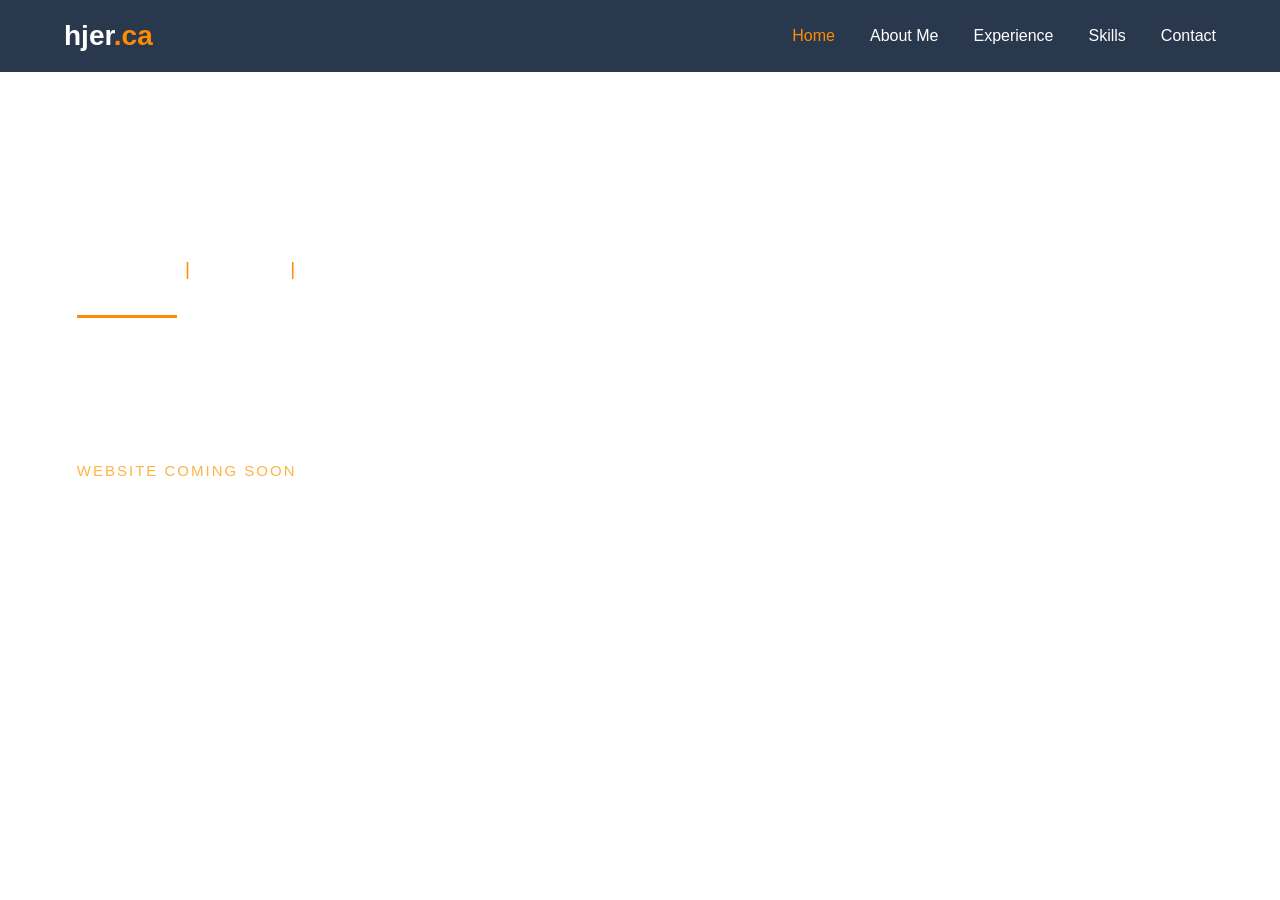
==== index.html @ 7c02bf12 "Add files via upload" ====
<head>
    <meta charset="UTF-8">
    <meta name="viewport"
          content="width=device-width, initial-scale=1.0">

    <title>Howard Jer</title>

    <meta name="description"
          content="Practical Solutions for Small and Growing Businesses">

    <meta name="author" content="Howard Jer">
    <meta name="robots" content="index, follow">

    <!-- Open Graph: Social Media -->
    <meta property="og:type" content="website">
    <meta property="og:title" content="Howard Jer">
    <meta property="og:description"
          content="Practical Solutions for Small and Growing Businesses">
    <meta property="og:url" content="https://hjer.ca/">

    <!-- Stylesheet -->
    <link rel="stylesheet" href="style.css">
</head>



<body>

    <header>
        <div class="logo">hjer<span>.ca</span></div>

        <nav>
            <a href="#" class="active">Home</a>
            <a href="#">About Me</a>
            <a href="#">Experience</a>
            <a href="#">Skills</a>
            <a href="#">Contact</a>
        </nav>
    </header>

</body>


<!-- Homepage introduction -->
<main class="hero">

    <h1>Howard Jer</h1>

    <p class="specialties">
        Accounting <span>|</span>
        Systems <span>|</span>
        Process Improvement
    </p>

    <div class="accent-line"></div>

    <p class="tagline">
        Practical Solutions for<br>
        Small and Growing Businesses
    </p>

    <p class="coming-soon">
        Website Coming Soon
    </p>

</main>
---- style.css ----
body {
    margin: 0;
    min-height: 100vh;

    background-image: url("images/homepage_background.png");
    background-size: cover;
    background-position: center;
    background-repeat: no-repeat;
}

/* Navigation bar */

header {
    display: flex;
    justify-content: space-between;
    align-items: center;

    padding: 20px 5%;
    background: rgba(5, 22, 48, 0.85);
}

/* Website logo */

.logo {
    font-family: Arial, sans-serif;
    font-size: 28px;
    font-weight: bold;
    color: white;
}

.logo span {
    color: #ff8c00;
}

/* Navigation links */

nav {
    display: flex;
    gap: 35px;
}

nav a {
    font-family: Arial, sans-serif;
    font-size: 16px;
    color: white;
    text-decoration: none;
}

nav a:hover,
nav a.active {
    color: #ff8c00;
}


/* Homepage introduction */

.hero {
    padding: 90px 6%;
    max-width: 850px;
    font-family: Arial, sans-serif;
    color: white;
}

/* Name */

.hero h1 {
    font-size: clamp(42px, 5vw, 72px);
    font-weight: 700;
    margin: 0 0 18px 0;
}

/* Areas of experience */

.specialties {
    font-size: clamp(14px, 1.5vw, 20px);
    margin: 0 0 30px 0;
    line-height: 1.6;
}

.specialties span {
    color: #ff8c00;
    padding: 0 8px;
}

/* Orange dividing line */

.accent-line {
    width: 100px;
    height: 3px;
    background: #ff8c00;
    margin-bottom: 30px;
}

/* Main message */

.tagline {
    font-size: clamp(22px, 2.5vw, 34px);
    font-weight: 400;
    line-height: 1.4;
    margin: 0 0 25px 0;
}

/* Coming soon message */

.coming-soon {
    font-size: 15px;
    color: #ffb347;
    letter-spacing: 2px;
    text-transform: uppercase;
}
/* Background for all secondary pages */

body.inner-page {
    background-color: #061a33;
    background-image: url("images/otherpage_background.png");
    background-position: bottom right;
    background-size: cover;
    background-attachment: fixed;
}


/* Secondary page content */

.page-content {
    padding: 60px 6%;
    max-width: 1300px;
    font-family: Arial, sans-serif;
    color: white;
}

.page-content h1 {
    font-size: clamp(36px, 4vw, 56px);
    font-weight: 700;
    margin: 0 0 20px 0;
}

.page-content p {
    font-size: clamp(16px, 1.5vw, 22px);
    line-height: 1.6;
    margin: 0 0 25px 0;
}


/* Personal philosophy */

.philosophy {
    border-left: 4px solid #ff8c00;
    padding: 10px 25px;
    margin: 35px 0;

    color: #ffb347;
    font-size: clamp(22px, 2.5vw, 32px);
    font-weight: bold;
    font-style: italic;
    line-height: 1.4;
}
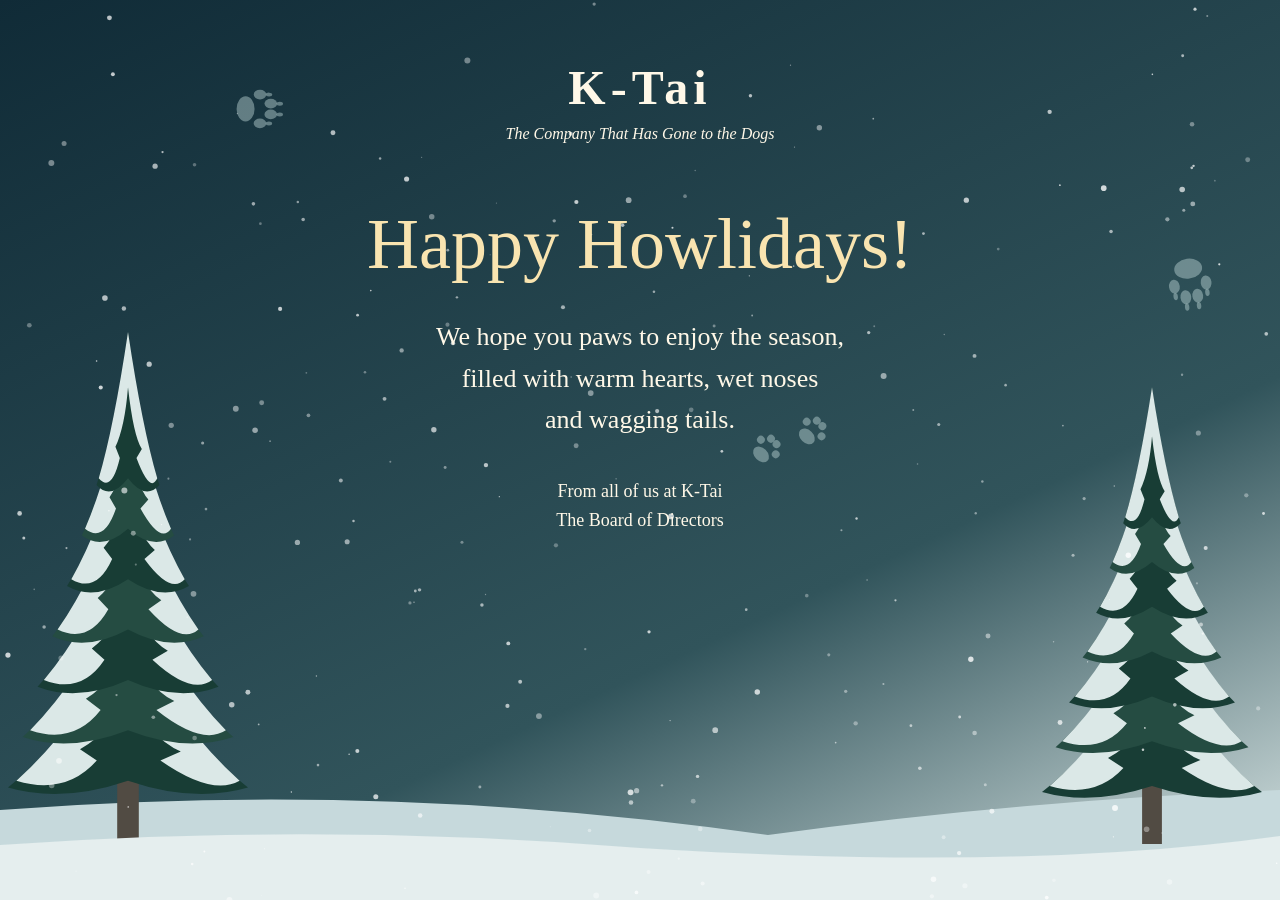
==== commit 3702e1fe: "Add files via upload" ====
--- a/index.html
+++ b/index.html
@@ -1,67 +1,44 @@
+<!DOCTYPE html>
+<html lang="en">
 
 <head>
     <meta charset="UTF-8">
-    <meta name="viewport"
-          content="width=device-width, initial-scale=1.0">
+    <meta name="viewport" content="width=device-width, initial-scale=1.0">
 
-    <title>Howard Jer</title>
+    <title>Seasonal Greetings from K-Tai</title>
 
-    <meta name="description"
-          content="Practical Solutions for Small and Growing Businesses">
-
-    <meta name="author" content="Howard Jer">
-    <meta name="robots" content="index, follow">
-
-    <!-- Open Graph: Social Media -->
-    <meta property="og:type" content="website">
-    <meta property="og:title" content="Howard Jer">
-    <meta property="og:description"
-          content="Practical Solutions for Small and Growing Businesses">
-    <meta property="og:url" content="https://hjer.ca/">
-
-    <!-- Stylesheet -->
     <link rel="stylesheet" href="style.css">
+    <script src="script.js" defer></script>
 </head>
-
-
 
 <body>
 
-    <header>
-        <div class="logo">hjer<span>.ca</span></div>
+    <canvas id="winter-scene"></canvas>
 
-        <nav>
-            <a href="#" class="active">Home</a>
-            <a href="#">About Me</a>
-            <a href="#">Experience</a>
-            <a href="#">Skills</a>
-            <a href="#">Contact</a>
-        </nav>
-    </header>
+    <main class="greeting">
+
+        <header class="company">
+            <h1>K-Tai</h1>
+            <p>The Company That Has Gone to the Dogs</p>
+        </header>
+
+        <section class="message">
+            <h2>Happy Howlidays!</h2>
+
+            <p>
+                We hope you paws to enjoy the season,<br>
+                filled with warm hearts, wet noses<br>
+                and wagging tails.
+            </p>
+        </section>
+
+        <footer class="signature">
+            <p>From all of us at K-Tai</p>
+            <p>The Board of Directors</p>
+        </footer>
+
+    </main>
 
 </body>
 
-
-<!-- Homepage introduction -->
-<main class="hero">
-
-    <h1>Howard Jer</h1>
-
-    <p class="specialties">
-        Accounting <span>|</span>
-        Systems <span>|</span>
-        Process Improvement
-    </p>
-
-    <div class="accent-line"></div>
-
-    <p class="tagline">
-        Practical Solutions for<br>
-        Small and Growing Businesses
-    </p>
-
-    <p class="coming-soon">
-        Website Coming Soon
-    </p>
-
-</main>
+</html>
--- a/style.css
+++ b/style.css
@@ -1,157 +1,121 @@
+/* =========================
+   GENERAL PAGE SETTINGS
+   ========================= */
+
+* {
+    box-sizing: border-box;
+}
 
 body {
     margin: 0;
     min-height: 100vh;
-
-    background-image: url("images/homepage_background.png");
-    background-size: cover;
-    background-position: center;
-    background-repeat: no-repeat;
+    background: linear-gradient(
+        155deg,
+        #102b37 0%,
+        #31545b 65%,
+        #dce8e7 100%
+    );
+    color: #fff8e8;
+    font-family: Georgia, serif;
+    text-align: center;
 }
 
-/* Navigation bar */
+/* =========================
+   WINTER SCENE
+   ========================= */
 
-header {
-    display: flex;
-    justify-content: space-between;
-    align-items: center;
-
-    padding: 20px 5%;
-    background: rgba(5, 22, 48, 0.85);
+#winter-scene {
+    position: fixed;
+    inset: 0;
+    width: 100%;
+    height: 100%;
+    pointer-events: none;
+    z-index: 0;
 }
 
-/* Website logo */
+/* =========================
+   GREETING LAYOUT
+   ========================= */
 
-.logo {
-    font-family: Arial, sans-serif;
-    font-size: 28px;
-    font-weight: bold;
-    color: white;
+.greeting {
+    position: relative;
+    z-index: 1;
+    max-width: 900px;
+    margin: 0 auto;
+    padding: 60px 20px 160px;
 }
 
-.logo span {
-    color: #ff8c00;
+/* =========================
+   COMPANY HEADER
+   ========================= */
+
+.company h1 {
+    font-size: 48px;
+    letter-spacing: 5px;
+    margin: 0;
 }
 
-/* Navigation links */
-
-nav {
-    display: flex;
-    gap: 35px;
+.company p {
+    font-size: 16px;
+    font-style: italic;
+    margin-top: 10px;
 }
 
-nav a {
-    font-family: Arial, sans-serif;
-    font-size: 16px;
-    color: white;
-    text-decoration: none;
+/* =========================
+   HOLIDAY MESSAGE
+   ========================= */
+
+.message {
+    margin-top: 60px;
 }
 
-nav a:hover,
-nav a.active {
-    color: #ff8c00;
+.message h2 {
+    font-size: clamp(36px, 6vw, 72px);
+    font-weight: normal;
+    color: #f9e4b0;
+    margin: 0 0 30px;
 }
 
-
-/* Homepage introduction */
-
-.hero {
-    padding: 90px 6%;
-    max-width: 850px;
-    font-family: Arial, sans-serif;
-    color: white;
-}
-
-/* Name */
-
-.hero h1 {
-    font-size: clamp(42px, 5vw, 72px);
-    font-weight: 700;
-    margin: 0 0 18px 0;
-}
-
-/* Areas of experience */
-
-.specialties {
-    font-size: clamp(14px, 1.5vw, 20px);
-    margin: 0 0 30px 0;
+.message p {
+    font-size: clamp(18px, 3vw, 26px);
     line-height: 1.6;
 }
 
-.specialties span {
-    color: #ff8c00;
-    padding: 0 8px;
+/* =========================
+   SIGNATURE
+   ========================= */
+
+.signature {
+    margin-top: 40px;
+    font-size: 18px;
 }
 
-/* Orange dividing line */
-
-.accent-line {
-    width: 100px;
-    height: 3px;
-    background: #ff8c00;
-    margin-bottom: 30px;
+.signature p {
+    margin: 8px 0;
 }
 
-/* Main message */
+/* =========================
+   MOBILE DISPLAY
+   ========================= */
 
-.tagline {
-    font-size: clamp(22px, 2.5vw, 34px);
-    font-weight: 400;
-    line-height: 1.4;
-    margin: 0 0 25px 0;
-}
+@media (max-width: 600px) {
+    .greeting {
+        padding-top: 40px;
+    }
 
-/* Coming soon message */
+    .company h1 {
+        font-size: 36px;
+    }
 
-.coming-soon {
-    font-size: 15px;
-    color: #ffb347;
-    letter-spacing: 2px;
-    text-transform: uppercase;
-}
-/* Background for all secondary pages */
+    .company p {
+        font-size: 13px;
+    }
 
-body.inner-page {
-    background-color: #061a33;
-    background-image: url("images/otherpage_background.png");
-    background-position: bottom right;
-    background-size: cover;
-    background-attachment: fixed;
-}
+    .message {
+        margin-top: 40px;
+    }
 
-
-/* Secondary page content */
-
-.page-content {
-    padding: 60px 6%;
-    max-width: 1300px;
-    font-family: Arial, sans-serif;
-    color: white;
-}
-
-.page-content h1 {
-    font-size: clamp(36px, 4vw, 56px);
-    font-weight: 700;
-    margin: 0 0 20px 0;
-}
-
-.page-content p {
-    font-size: clamp(16px, 1.5vw, 22px);
-    line-height: 1.6;
-    margin: 0 0 25px 0;
-}
-
-
-/* Personal philosophy */
-
-.philosophy {
-    border-left: 4px solid #ff8c00;
-    padding: 10px 25px;
-    margin: 35px 0;
-
-    color: #ffb347;
-    font-size: clamp(22px, 2.5vw, 32px);
-    font-weight: bold;
-    font-style: italic;
-    line-height: 1.4;
+    .signature {
+        font-size: 15px;
+    }
 }
